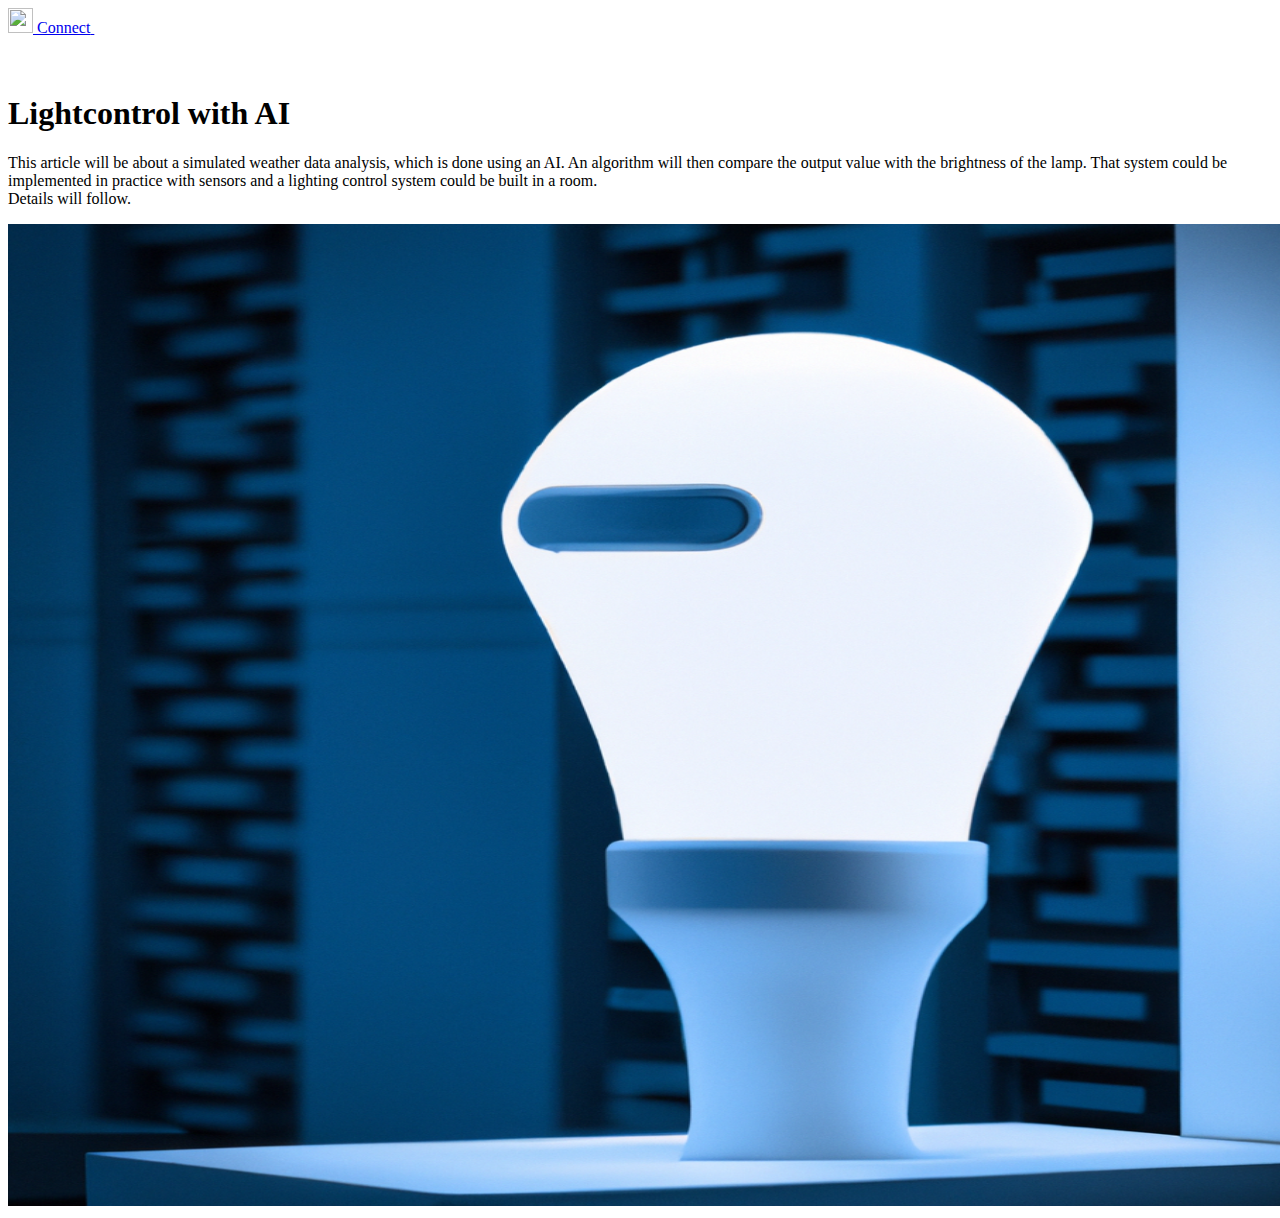
==== articles/light-control-with-ai/content.html @ 1d13ef19 "prepairing light control article" ====
<!doctype html>
<html class="h-100" lang="en">

<head>
    <meta charset="utf-8">
    <link rel="icon" type="image/png" href="https://connect-official.github.io/blog/img/l.png">
    <title>Connect</title>
    <link rel="stylesheet" href="https://connect-official.github.io/blog/css/theme.min.css">

    <style>

        /* inter-300 - latin */
        @font-face {
            font-family: 'Inter';
            font-style: normal;
            font-weight: 300;
            font-display: swap;
            src: local(''),
            url('fonts/inter-v12-latin-300.woff2') format('woff2'), /* Chrome 26+, Opera 23+, Firefox 39+ */ url('fonts/inter-v12-latin-300.woff') format('woff'); /* Chrome 6+, Firefox 3.6+, IE 9+, Safari 5.1+ */
        }

        /* inter-400 - latin */
        @font-face {
            font-family: 'Inter';
            font-style: normal;
            font-weight: 400;
            font-display: swap;
            src: local(''),
            url('fonts/inter-v12-latin-regular.woff2') format('woff2'), /* Chrome 26+, Opera 23+, Firefox 39+ */ url('fonts/inter-v12-latin-regular.woff') format('woff'); /* Chrome 6+, Firefox 3.6+, IE 9+, Safari 5.1+ */
        }

        @font-face {
            font-family: 'Inter';
            font-style: normal;
            font-weight: 500;
            font-display: swap;
            src: local(''),
            url('fonts/inter-v12-latin-500.woff2') format('woff2'), /* Chrome 26+, Opera 23+, Firefox 39+ */ url('fonts/inter-v12-latin-500.woff') format('woff'); /* Chrome 6+, Firefox 3.6+, IE 9+, Safari 5.1+ */
        }

        @font-face {
            font-family: 'Inter';
            font-style: normal;
            font-weight: 700;
            font-display: swap;
            src: local(''),
            url('fonts/inter-v12-latin-700.woff2') format('woff2'), /* Chrome 26+, Opera 23+, Firefox 39+ */ url('fonts/inter-v12-latin-700.woff') format('woff'); /* Chrome 6+, Firefox 3.6+, IE 9+, Safari 5.1+ */
        }
    </style>
</head>

<body class="bg-black text-white mt-0" data-bs-spy="scroll" data-bs-target="#navScroll">

<nav id="navScroll" class="navbar navbar-dark bg-black fixed-top px-vw-5" tabindex="0">
    <div class="container">
        <a class="navbar-brand pe-md-4 fs-4 col-12 col-md-auto text-center" href="https://connect-official.github.io/blog/index.html">
            <img src="https://connect-official.github.io/blog/img/l.png" width="25" height="25">
            <span class="ms-md-1 mt-1 fw-bolder me-md-5">Connect</span>
        </a>

        <a aria-label="Explore content" class="btn" style="opacity: 0; touch-action: none">
            <small>Explore Content</small>
        </a>
    </div>
</nav>

<main>
    <div class="container">
        <div class="row d-flex justify-content-center py-vh-5 pb-0">
            <div class="col-12 col-lg-10 col-xl-8">
                <div class="row">
                    <div class="col-12">
                        <h1 class="display-1 fw-bold">
                            <br>
                            Lightcontrol with AI</h1>
                        <p class="lead border-top pt-5 mt-5" data-aos="fade-up">
                            This article will be about a simulated weather data analysis, which is done using an AI.
                            An algorithm will then compare the output value with the brightness of the lamp.
                            That system could be implemented in practice with sensors and a lighting control system could be built in a room. <br>
                            Details will follow.
                        </p>
                    </div>
                </div>
            </div>
            <div class="row">
                <div class="col-12 py-vh-2">
                    <img src="pic.png" width="1446" height="982" alt="abstract image"
                         class="img-fluid position-relative rounded-5 shadow" data-aos="zoom-up">
                </div>
            </div>
        </div>
    </div>
</main>


<script src="https://connect-official.github.io/blog/js/bootstrap.bundle.min.js"></script>
<script src="https://connect-official.github.io/blog/js/aos.js"></script>
<script>
    AOS.init({
        duration: 800, // values from 0 to 3000, with step 50ms
    });
</script>
<script>
    let scrollpos = window.scrollY
    const header = document.querySelector(".navbar")
    const header_height = header.offsetHeight

    const add_class_on_scroll = () => header.classList.add("scrolled", "shadow-sm")
    const remove_class_on_scroll = () => header.classList.remove("scrolled", "shadow-sm")

    window.addEventListener('scroll', function () {
        scrollpos = window.scrollY;

        if (scrollpos >= header_height) {
            add_class_on_scroll()
        } else {
            remove_class_on_scroll()
        }

        console.log(scrollpos)
    })
</script>

</body>
</html>
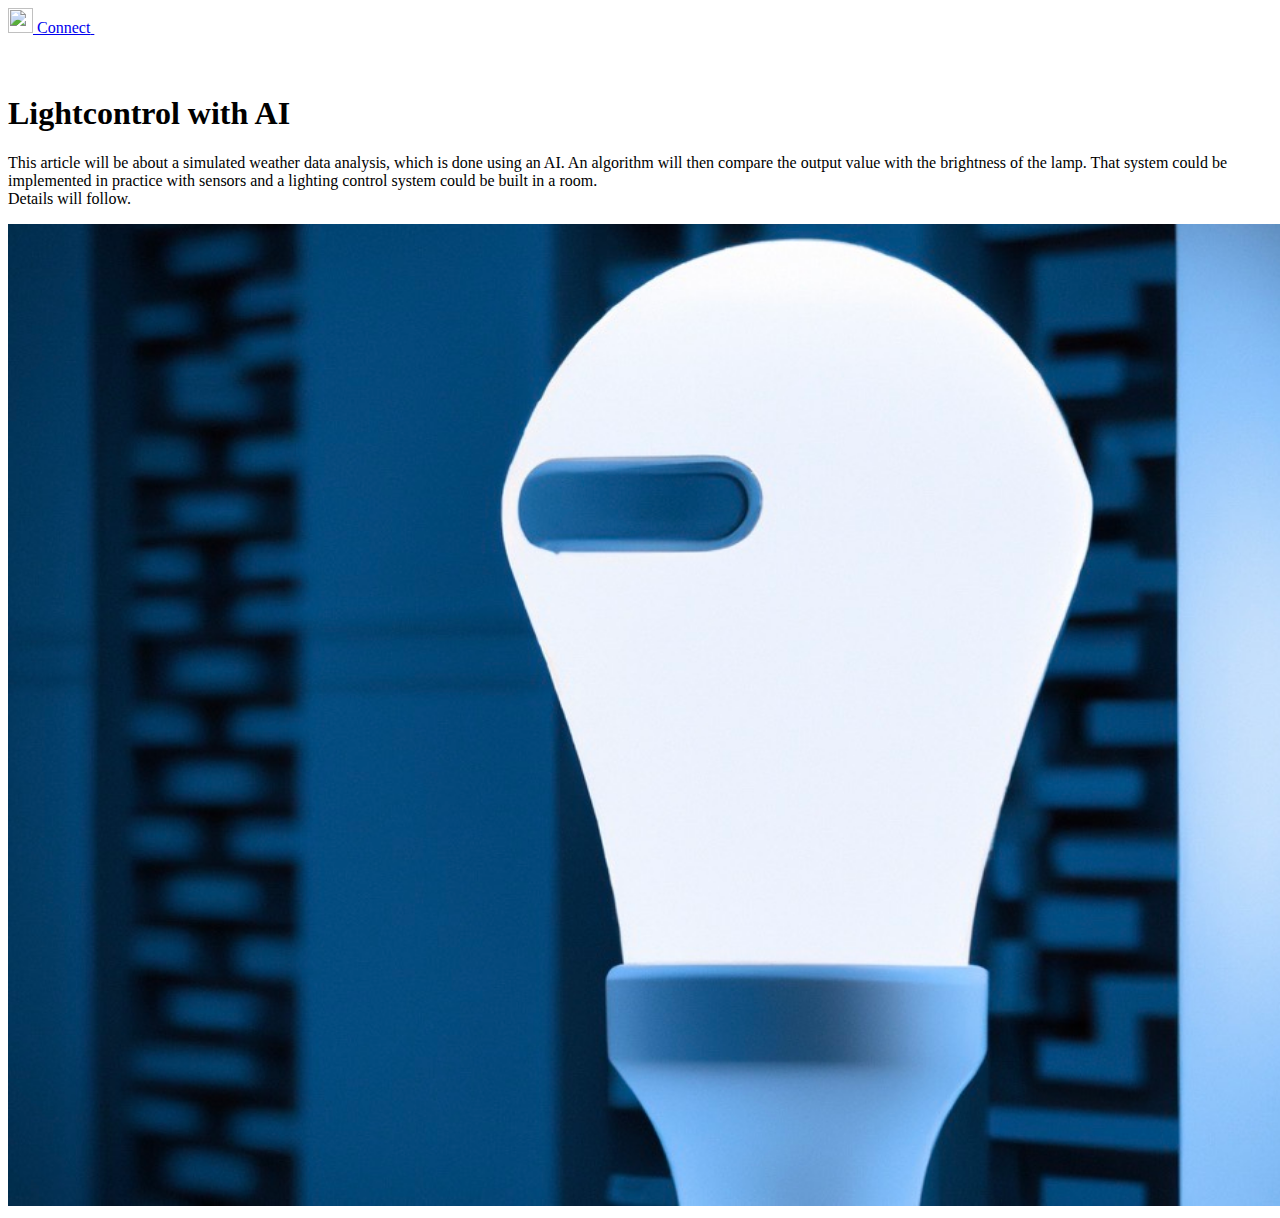
==== commit a5fc4d95: "prepairing light control article" ====
--- a/articles/light-control-with-ai/content.html
+++ b/articles/light-control-with-ai/content.html
@@ -84,7 +84,7 @@
             </div>
             <div class="row">
                 <div class="col-12 py-vh-2">
-                    <img src="pic.png" width="1446" height="982" alt="abstract image"
+                    <img src="pic.jpeg" width="1446" height="982" alt="abstract image"
                          class="img-fluid position-relative rounded-5 shadow" data-aos="zoom-up">
                 </div>
             </div>
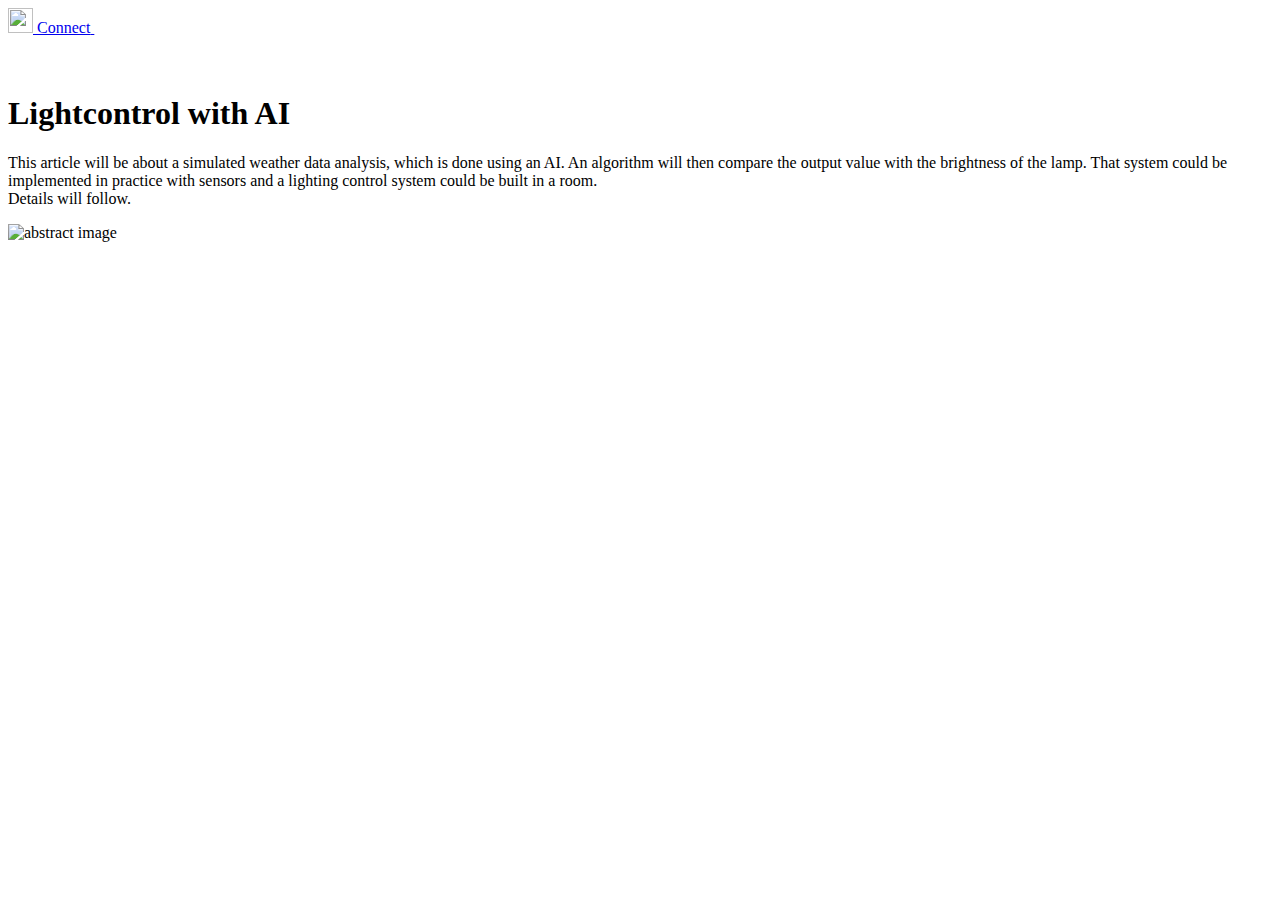
==== commit b19d8771: "prepairing light control article" ====
--- a/articles/light-control-with-ai/content.html
+++ b/articles/light-control-with-ai/content.html
@@ -84,7 +84,7 @@
             </div>
             <div class="row">
                 <div class="col-12 py-vh-2">
-                    <img src="pic.jpeg" width="1446" height="982" alt="abstract image"
+                    <img src="https://connect-official.github.io/blog/articles/light-control-with-ai/pic.jpeg" width="1446" height="982" alt="abstract image"
                          class="img-fluid position-relative rounded-5 shadow" data-aos="zoom-up">
                 </div>
             </div>
